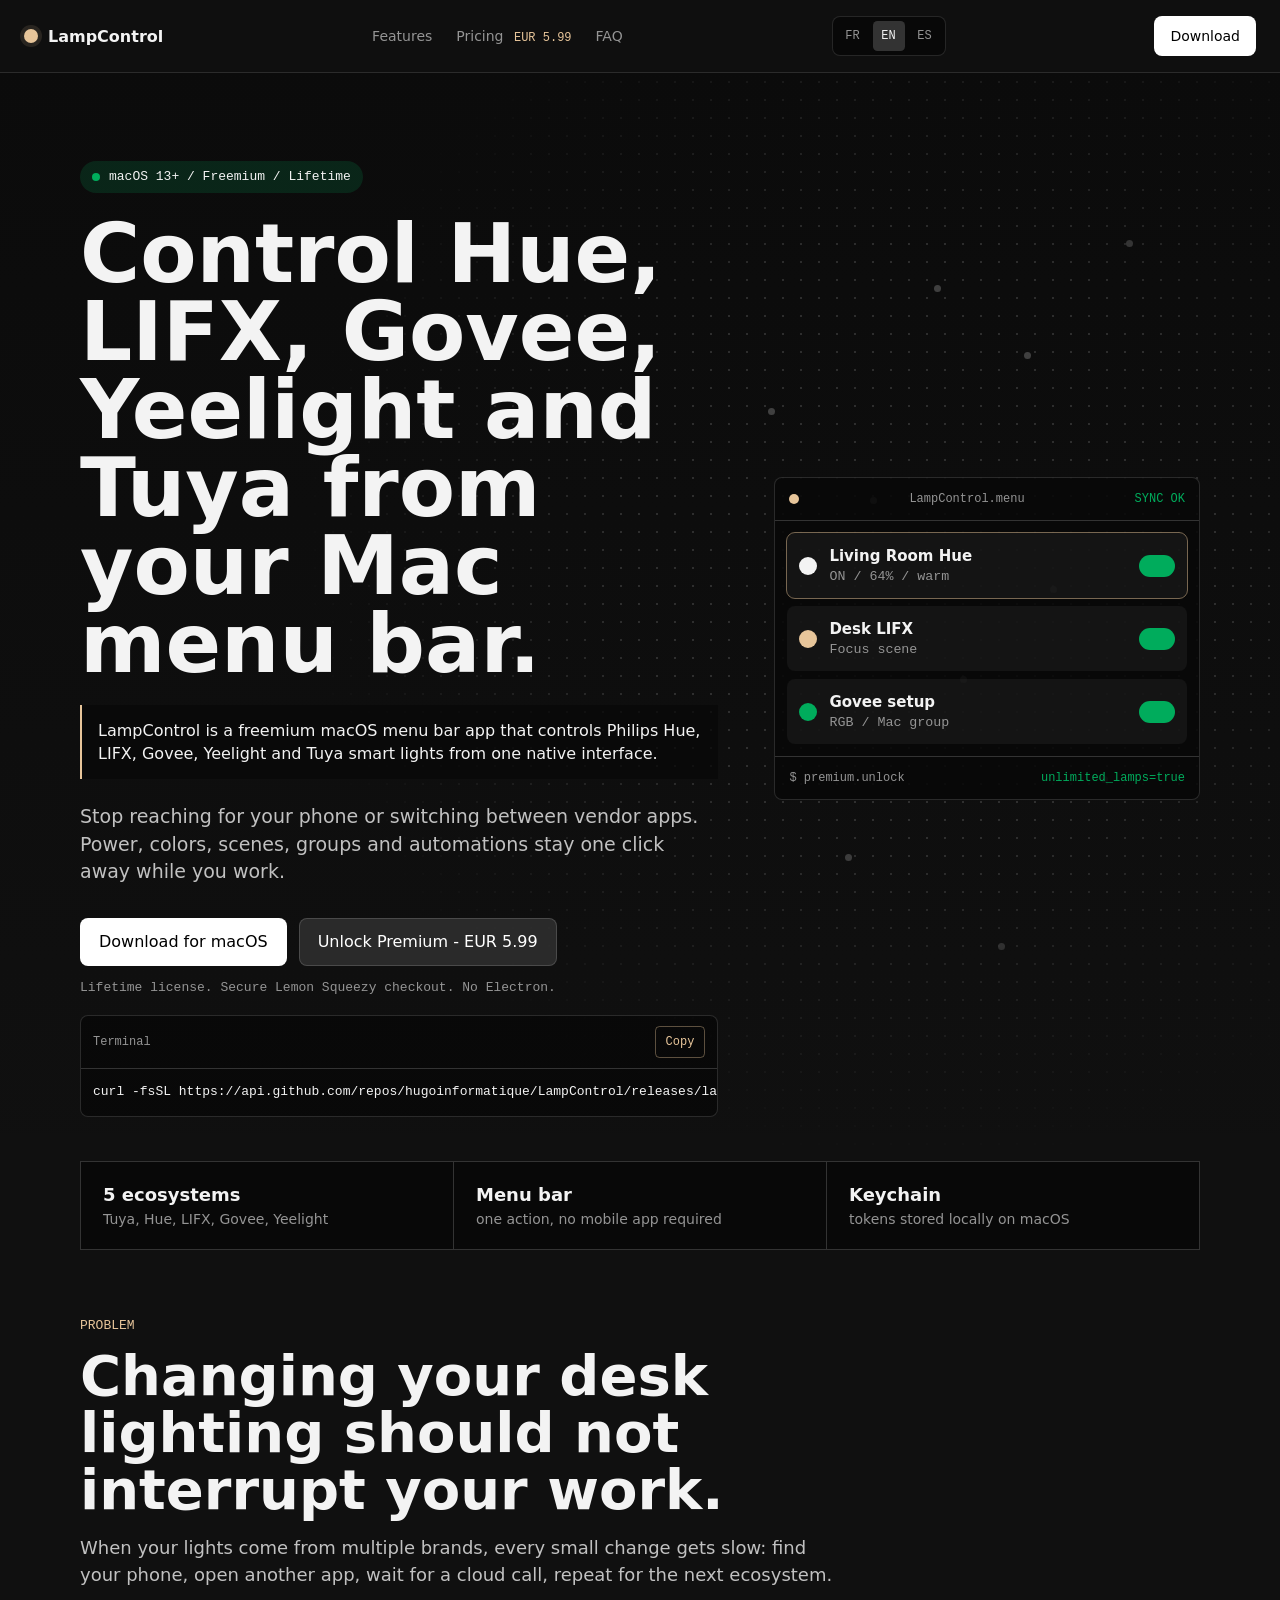
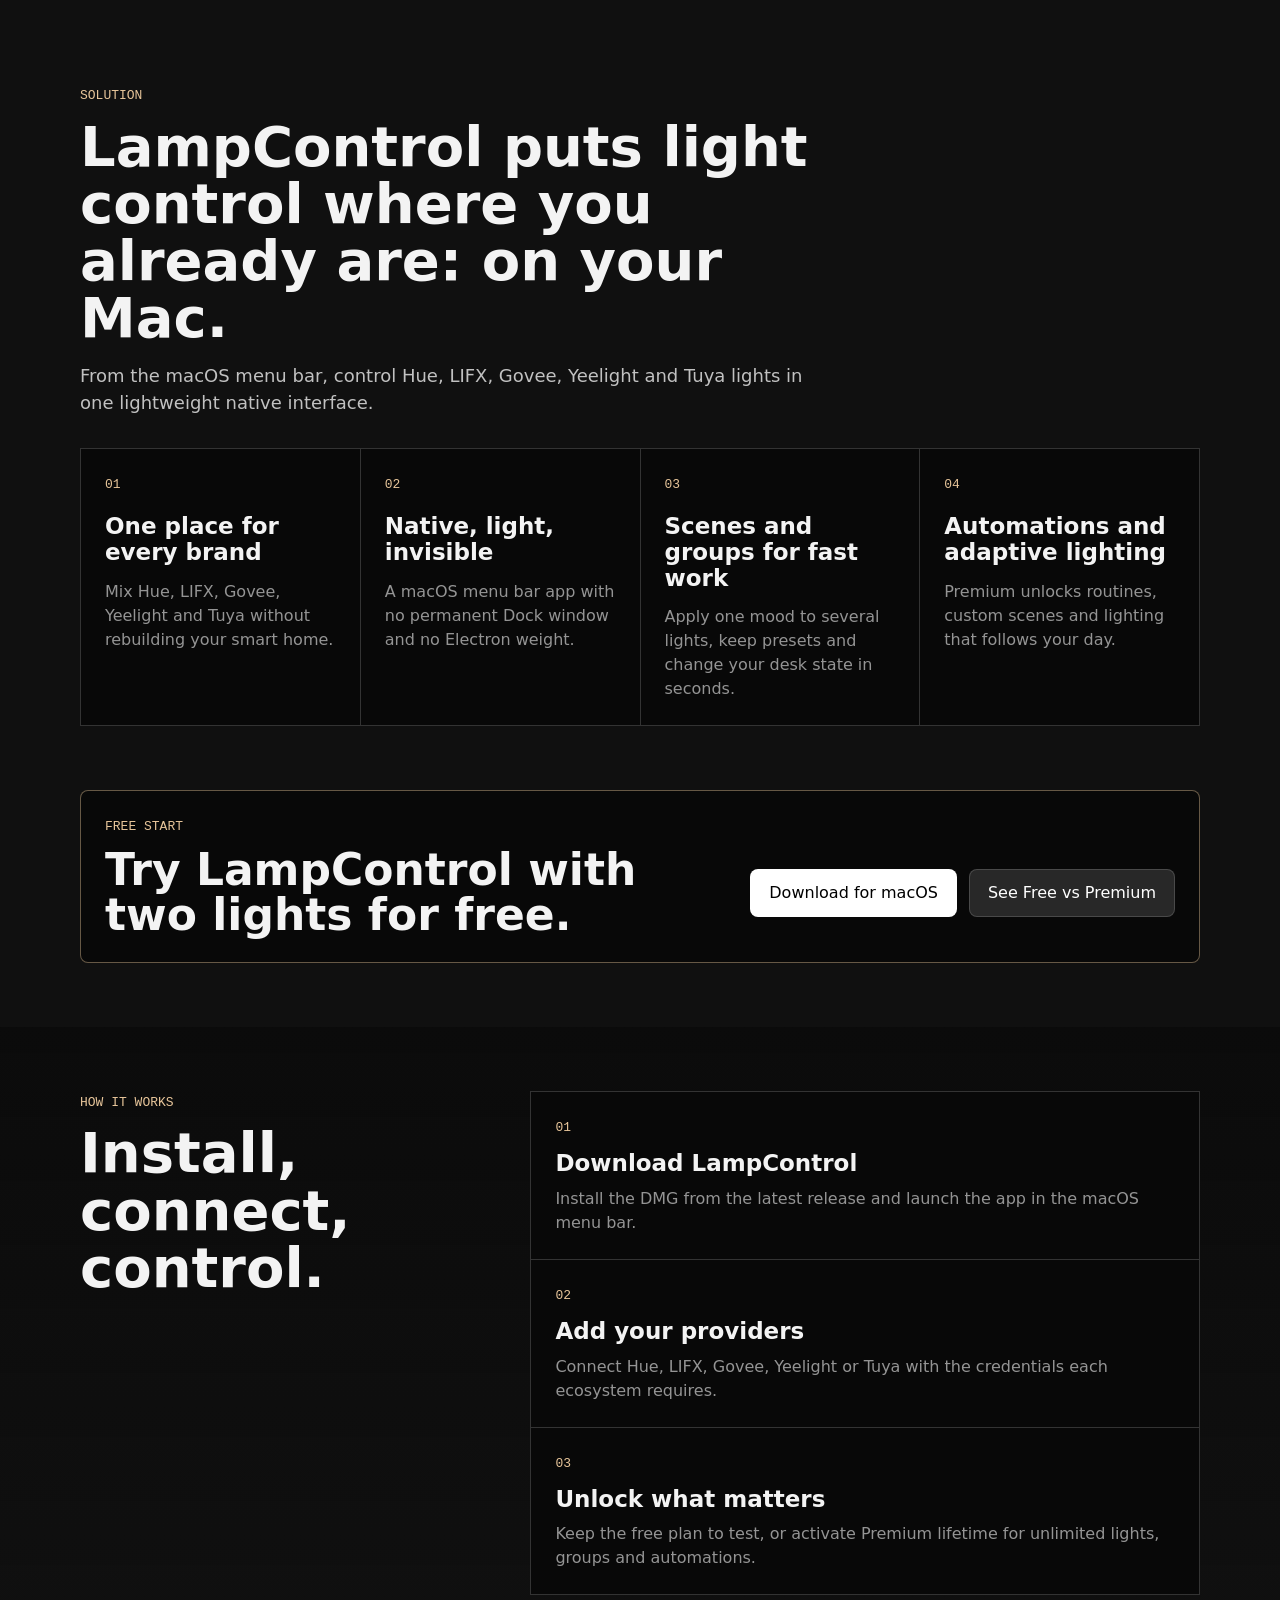
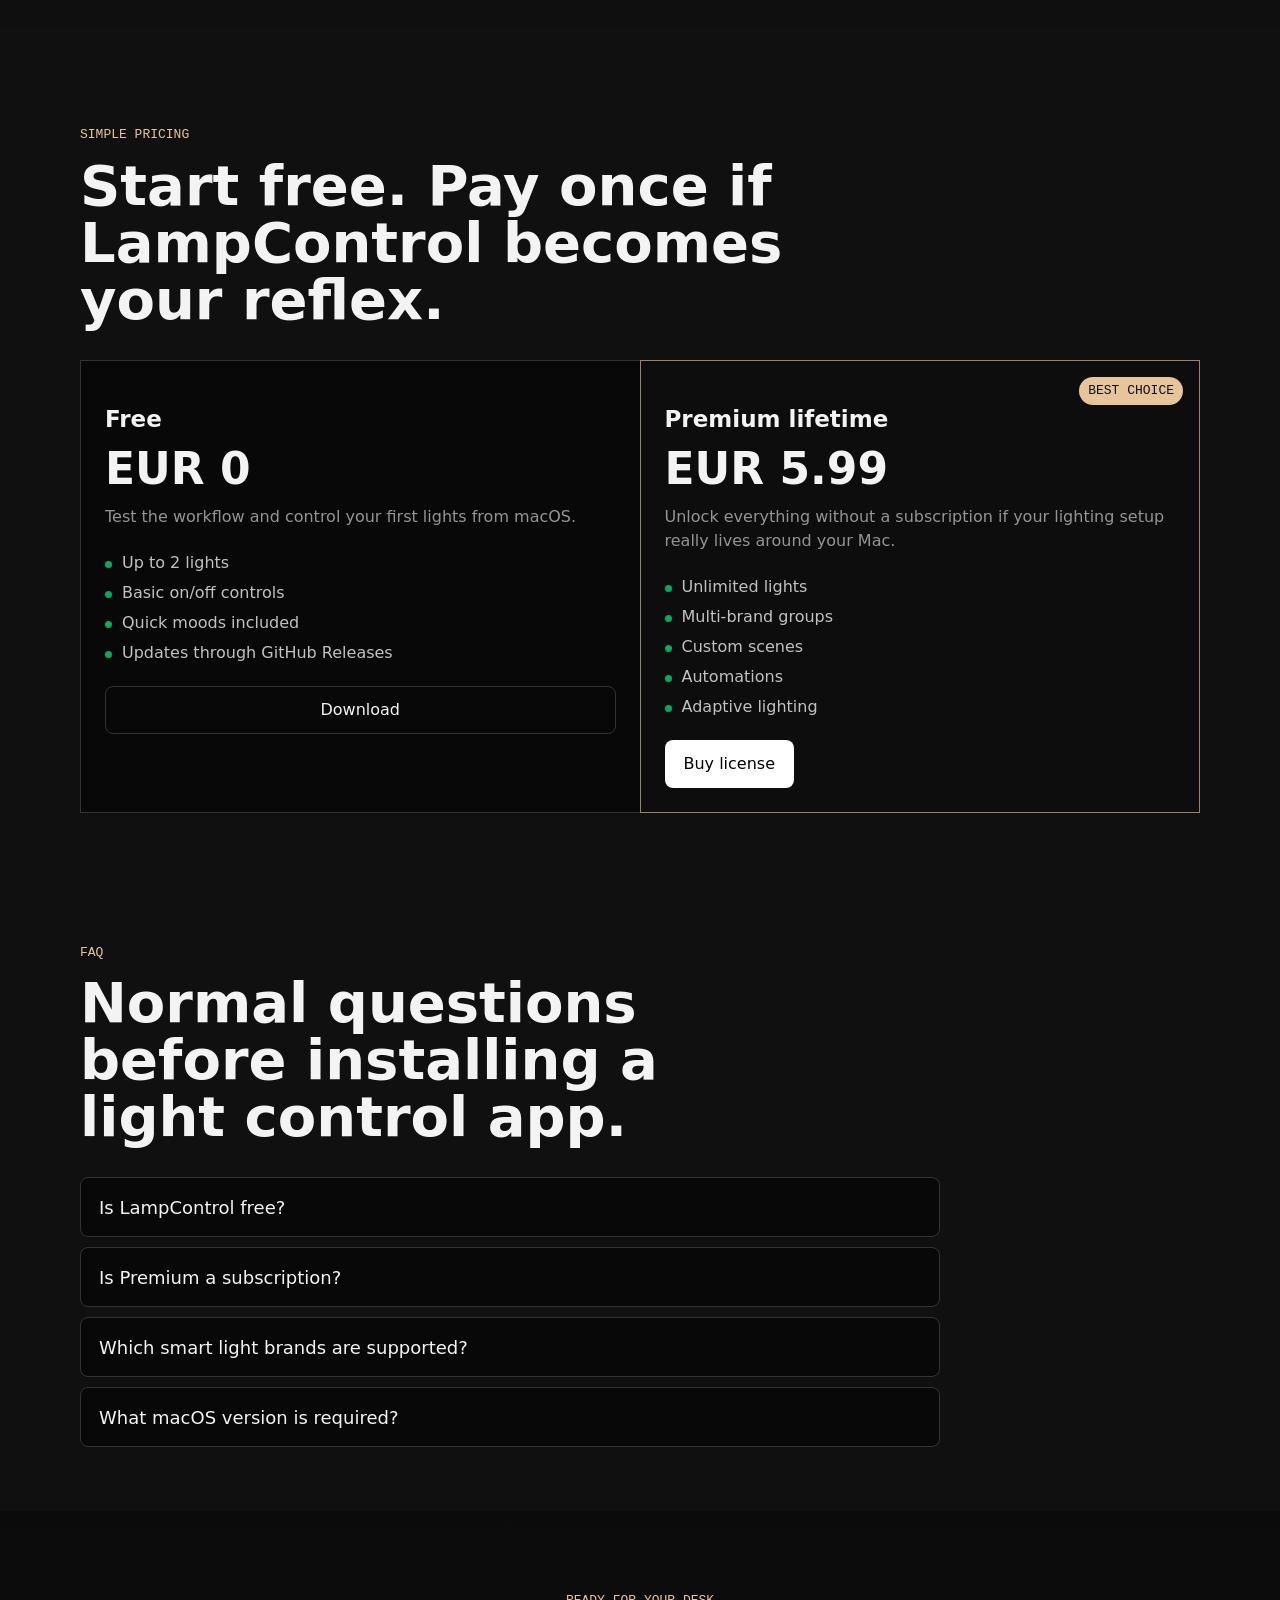
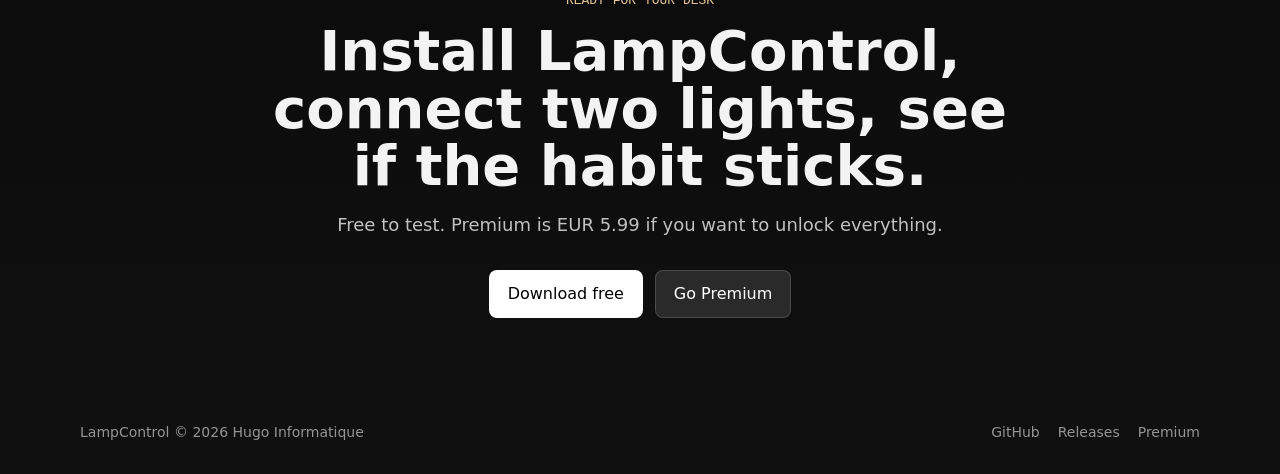
==== landing/en/index.html @ d1f36190 "chore(release): 1.1.1\n\nfix(docs): update GitHub links to hugoinformatique\nfix(tuya): validate end" ====
<!doctype html>
<html lang="en">
  <head>
    <meta charset="utf-8" />
    <meta name="viewport" content="width=device-width, initial-scale=1" />
    <title>LampControl - macOS app for smart lights</title>
    <meta
      name="description"
      content="Control Hue, LIFX, Govee, Yeelight and Tuya smart lights from the macOS menu bar. Start free, unlock Premium lifetime for EUR 5.99."
    />
    <meta name="robots" content="index,follow" />
    <link rel="canonical" href="https://lampcontrol.app/en/" />
    <link rel="alternate" hreflang="fr" href="https://lampcontrol.app/" />
    <link rel="alternate" hreflang="en" href="https://lampcontrol.app/en/" />
    <link rel="alternate" hreflang="es" href="https://lampcontrol.app/es/" />
    <link rel="alternate" hreflang="x-default" href="https://lampcontrol.app/en/" />
    <meta property="og:type" content="website" />
    <meta property="og:url" content="https://lampcontrol.app/en/" />
    <meta property="og:title" content="LampControl - smart lights in your Mac menu bar" />
    <meta
      property="og:description"
      content="A native macOS app to control Hue, LIFX, Govee, Yeelight and Tuya without opening five different apps."
    />
    <meta property="og:image" content="https://lampcontrol.app/og-image.svg" />
    <meta property="og:image:alt" content="LampControl, a macOS menu bar app for Hue, LIFX, Govee, Yeelight and Tuya" />
    <meta name="twitter:card" content="summary_large_image" />
    <meta name="twitter:title" content="LampControl - macOS app for smart lights" />
    <meta name="twitter:description" content="Control Hue, LIFX, Govee, Yeelight and Tuya from one macOS menu bar app." />
    <meta name="twitter:image" content="https://lampcontrol.app/og-image.svg" />
    <meta name="twitter:image:alt" content="LampControl Premium lifetime for EUR 5.99" />
    <meta name="theme-color" content="#101010" />
    <link rel="stylesheet" href="../styles.css" />
    <script type="application/ld+json">
      {
        "@context": "https://schema.org",
        "@type": "SoftwareApplication",
        "name": "LampControl",
        "url": "https://lampcontrol.app/en/",
        "downloadUrl": "https://github.com/hugoinformatique/LampControl/releases/latest",
        "softwareVersion": "1.1.0",
        "applicationCategory": "UtilitiesApplication",
        "operatingSystem": "macOS 13+",
        "offers": {
          "@type": "Offer",
          "price": "5.99",
          "priceCurrency": "EUR",
          "availability": "https://schema.org/InStock"
        },
        "image": "https://lampcontrol.app/og-image.svg",
        "author": {
          "@type": "Organization",
          "name": "Hugo Informatique"
        },
        "publisher": {
          "@type": "Organization",
          "name": "Hugo Informatique"
        },
        "description": "A macOS menu bar app to control multiple smart light brands from one native interface."
      }
    </script>
    <script type="application/ld+json">
      {
        "@context": "https://schema.org",
        "@type": "FAQPage",
        "mainEntity": [
          {
            "@type": "Question",
            "name": "Is LampControl free?",
            "acceptedAnswer": {
              "@type": "Answer",
              "text": "Yes. The free plan lets you start with basic controls and up to 2 lights. Premium unlocks unlimited lights, groups, custom scenes, automations and adaptive lighting."
            }
          },
          {
            "@type": "Question",
            "name": "Is Premium a subscription?",
            "acceptedAnswer": {
              "@type": "Answer",
              "text": "No. Premium is a lifetime license for EUR 5.99, sold through Lemon Squeezy."
            }
          },
          {
            "@type": "Question",
            "name": "Which smart light brands are supported?",
            "acceptedAnswer": {
              "@type": "Answer",
              "text": "LampControl supports Tuya / Smart Life, Philips Hue, LIFX, Govee and Yeelight."
            }
          },
          {
            "@type": "Question",
            "name": "What macOS version is required?",
            "acceptedAnswer": {
              "@type": "Answer",
              "text": "LampControl is built for macOS 13 or newer."
            }
          }
        ]
      }
    </script>
  </head>
  <body>
    <a class="skip-link" href="#main">Skip to content</a>
    <header class="site-header" data-header>
      <a class="brand" href="#main" aria-label="LampControl home">
        <span class="brand-mark" aria-hidden="true"></span>
        <span>LampControl</span>
      </a>
      <nav class="nav-links" aria-label="Main navigation">
        <a href="#features">Features</a>
        <a href="#pricing">Pricing <span>EUR 5.99</span></a>
        <a href="#faq">FAQ</a>
      </nav>
      <nav class="language-switcher" aria-label="Change language">
        <a href="../">FR</a>
        <a aria-current="page" href="./">EN</a>
        <a href="../es/">ES</a>
      </nav>
      <a class="header-cta" href="https://github.com/hugoinformatique/LampControl/releases/latest">Download</a>
    </header>

    <main id="main">
      <section class="hero section-band">
        <div class="pixel-field" aria-hidden="true">
          <span></span><span></span><span></span><span></span><span></span>
          <span></span><span></span><span></span><span></span><span></span>
        </div>

        <div class="hero-grid shell">
          <div class="hero-copy">
            <div class="status-pill">
              <span></span>
              macOS 13+ / Freemium / Lifetime
            </div>
            <h1>Control Hue, LIFX, Govee, Yeelight and Tuya from your Mac menu bar.</h1>
            <blockquote class="aeo-answer">
              LampControl is a freemium macOS menu bar app that controls Philips Hue, LIFX, Govee, Yeelight and Tuya smart lights from one native interface.
            </blockquote>
            <p class="hero-subtitle">
              Stop reaching for your phone or switching between vendor apps.
              Power, colors, scenes, groups and automations stay one click away
              while you work.
            </p>
            <nav class="hero-actions" aria-label="Primary actions">
              <a class="button button-primary" href="https://github.com/hugoinformatique/LampControl/releases/latest">
                Download for macOS
              </a>
              <a class="button button-secondary" href="https://lampcontrol.lemonsqueezy.com/checkout/buy/12d32ac2-9a5a-4120-a95e-36a10afb51d9">
                Unlock Premium - EUR 5.99
              </a>
            </nav>
            <p class="microcopy">Lifetime license. Secure Lemon Squeezy checkout. No Electron.</p>
            <div class="install-command" aria-label="Command line install">
              <div class="install-command-top">
                <span>Terminal</span>
                <button type="button" data-copy-command>Copy</button>
              </div>
              <code data-install-command>curl -fsSL https://api.github.com/repos/hugoinformatique/LampControl/releases/latest | grep browser_download_url | cut -d '"' -f 4 | xargs curl -L -o ~/Downloads/LampControl.dmg &amp;&amp; open ~/Downloads/LampControl.dmg</code>
            </div>
          </div>

          <figure class="product-panel">
            <figcaption class="visually-hidden">LampControl interface preview with several synced lights.</figcaption>
            <div class="panel-top">
              <span class="window-dot"></span>
              <span>LampControl.menu</span>
              <strong>SYNC OK</strong>
            </div>
            <div class="lamp-list">
              <div class="lamp-row active">
                <span class="lamp-icon"></span>
                <div>
                  <strong>Living Room Hue</strong>
                  <small>ON / 64% / warm</small>
                </div>
                <span class="toggle-indicator" aria-hidden="true"></span>
              </div>
              <div class="lamp-row">
                <span class="lamp-icon amber"></span>
                <div>
                  <strong>Desk LIFX</strong>
                  <small>Focus scene</small>
                </div>
                <span class="toggle-indicator" aria-hidden="true"></span>
              </div>
              <div class="lamp-row">
                <span class="lamp-icon green"></span>
                <div>
                  <strong>Govee setup</strong>
                  <small>RGB / Mac group</small>
                </div>
                <span class="toggle-indicator" aria-hidden="true"></span>
              </div>
            </div>
            <div class="terminal-strip">
              <span>$ premium.unlock</span>
              <strong>unlimited_lamps=true</strong>
            </div>
          </figure>
        </div>
      </section>

      <section class="proof-strip shell" aria-label="LampControl trust signals">
        <div>
          <strong>5 ecosystems</strong>
          <span>Tuya, Hue, LIFX, Govee, Yeelight</span>
        </div>
        <div>
          <strong>Menu bar</strong>
          <span>one action, no mobile app required</span>
        </div>
        <div>
          <strong>Keychain</strong>
          <span>tokens stored locally on macOS</span>
        </div>
      </section>

      <section id="features" class="section shell">
        <div class="section-heading">
          <span class="eyebrow">PROBLEM</span>
          <h2>Changing your desk lighting should not interrupt your work.</h2>
          <p>
            When your lights come from multiple brands, every small change gets
            slow: find your phone, open another app, wait for a cloud call,
            repeat for the next ecosystem.
          </p>
        </div>
      </section>

      <section class="section shell tight-section">
        <div class="section-heading">
          <span class="eyebrow">SOLUTION</span>
          <h2>LampControl puts light control where you already are: on your Mac.</h2>
          <p>
            From the macOS menu bar, control Hue, LIFX, Govee, Yeelight and
            Tuya lights in one lightweight native interface.
          </p>
        </div>
        <div class="feature-grid">
          <article class="feature-card">
            <span class="feature-index">01</span>
            <h3>One place for every brand</h3>
            <p>Mix Hue, LIFX, Govee, Yeelight and Tuya without rebuilding your smart home.</p>
          </article>
          <article class="feature-card">
            <span class="feature-index">02</span>
            <h3>Native, light, invisible</h3>
            <p>A macOS menu bar app with no permanent Dock window and no Electron weight.</p>
          </article>
          <article class="feature-card">
            <span class="feature-index">03</span>
            <h3>Scenes and groups for fast work</h3>
            <p>Apply one mood to several lights, keep presets and change your desk state in seconds.</p>
          </article>
          <article class="feature-card">
            <span class="feature-index">04</span>
            <h3>Automations and adaptive lighting</h3>
            <p>Premium unlocks routines, custom scenes and lighting that follows your day.</p>
          </article>
        </div>
      </section>

      <section class="mid-cta shell" aria-label="Try LampControl">
        <div>
          <span class="eyebrow">FREE START</span>
          <h2>Try LampControl with two lights for free.</h2>
        </div>
        <nav class="hero-actions" aria-label="Free trial actions">
              <a class="button button-primary" href="https://github.com/hugoinformatique/LampControl/releases/latest">Download for macOS</a>
          <a class="button button-secondary" href="#pricing">See Free vs Premium</a>
        </nav>
      </section>

      <section class="section section-band">
        <div class="how-it-works shell">
          <div class="section-heading compact">
            <span class="eyebrow">HOW IT WORKS</span>
            <h2>Install, connect, control.</h2>
          </div>
          <ol class="steps-list">
            <li>
              <span>01</span>
              <strong>Download LampControl</strong>
              <p>Install the DMG from the latest release and launch the app in the macOS menu bar.</p>
            </li>
            <li>
              <span>02</span>
              <strong>Add your providers</strong>
              <p>Connect Hue, LIFX, Govee, Yeelight or Tuya with the credentials each ecosystem requires.</p>
            </li>
            <li>
              <span>03</span>
              <strong>Unlock what matters</strong>
              <p>Keep the free plan to test, or activate Premium lifetime for unlimited lights, groups and automations.</p>
            </li>
          </ol>
        </div>
      </section>

      <section id="pricing" class="section shell">
        <div class="section-heading">
          <span class="eyebrow">SIMPLE PRICING</span>
          <h2>Start free. Pay once if LampControl becomes your reflex.</h2>
        </div>

        <div class="pricing-grid">
          <article class="price-card">
            <div class="price-top">
              <h3>Free</h3>
              <strong>EUR 0</strong>
            </div>
            <p>Test the workflow and control your first lights from macOS.</p>
            <ul>
              <li>Up to 2 lights</li>
              <li>Basic on/off controls</li>
              <li>Quick moods included</li>
              <li>Updates through GitHub Releases</li>
            </ul>
            <a class="button button-muted" href="https://github.com/hugoinformatique/LampControl/releases/latest">Download</a>
          </article>

          <article class="price-card featured">
            <div class="price-badge">BEST CHOICE</div>
            <div class="price-top">
              <h3>Premium lifetime</h3>
              <strong>EUR 5.99</strong>
            </div>
            <p>Unlock everything without a subscription if your lighting setup really lives around your Mac.</p>
            <ul>
              <li>Unlimited lights</li>
              <li>Multi-brand groups</li>
              <li>Custom scenes</li>
              <li>Automations</li>
              <li>Adaptive lighting</li>
            </ul>
            <a class="button button-primary" href="https://lampcontrol.lemonsqueezy.com/checkout/buy/12d32ac2-9a5a-4120-a95e-36a10afb51d9">
              Buy license
            </a>
          </article>
        </div>
      </section>

      <section id="faq" class="section shell">
        <div class="section-heading compact">
          <span class="eyebrow">FAQ</span>
          <h2>Normal questions before installing a light control app.</h2>
        </div>
        <div class="faq-list">
          <details>
            <summary>Is LampControl free?</summary>
            <p>Yes. The free plan includes basic controls and up to 2 lights.</p>
          </details>
          <details>
            <summary>Is Premium a subscription?</summary>
            <p>No. Premium is a lifetime license for EUR 5.99 through Lemon Squeezy.</p>
          </details>
          <details>
            <summary>Which smart light brands are supported?</summary>
            <p>LampControl supports Tuya / Smart Life, Philips Hue, LIFX, Govee and Yeelight.</p>
          </details>
          <details>
            <summary>What macOS version is required?</summary>
            <p>LampControl is built for macOS 13 or newer.</p>
          </details>
        </div>
      </section>

      <section class="final-cta section-band">
        <div class="shell">
          <span class="eyebrow">READY FOR YOUR DESK</span>
          <h2>Install LampControl, connect two lights, see if the habit sticks.</h2>
          <p class="final-copy">Free to test. Premium is EUR 5.99 if you want to unlock everything.</p>
          <nav class="hero-actions centered" aria-label="Final actions">
            <a class="button button-primary" href="https://github.com/hugoinformatique/LampControl/releases/latest">Download free</a>
            <a class="button button-secondary" href="https://lampcontrol.lemonsqueezy.com/checkout/buy/12d32ac2-9a5a-4120-a95e-36a10afb51d9">Go Premium</a>
          </nav>
        </div>
      </section>
    </main>

    <footer class="site-footer shell">
      <span>LampControl © 2026 Hugo Informatique</span>
      <div>
        <a href="https://github.com/hugoinformatique/LampControl">GitHub</a>
        <a href="https://github.com/hugoinformatique/LampControl/releases/latest">Releases</a>
        <a href="https://lampcontrol.lemonsqueezy.com/checkout/buy/12d32ac2-9a5a-4120-a95e-36a10afb51d9">Premium</a>
      </div>
    </footer>

    <script src="../script.js" defer></script>
  </body>
</html>
---- landing/styles.css ----
:root {
  --color-midnight-void: #101010;
  --color-deep-space: #080808;
  --color-polar-white: #f3f3f3;
  --color-absolute-zero: #ffffff;
  --color-ash-gray: #949494;
  --color-soft-gray: #b8b8b8;
  --color-dark-carbon: #333333;
  --color-slate: #c1c1c1;
  --color-amber-glow: #e7c59a;
  --color-neon-green: #00ac5c;
  --font-aeonik: Inter, ui-sans-serif, system-ui, -apple-system, BlinkMacSystemFont, "Segoe UI", sans-serif;
  --font-input: "IBM Plex Mono", "SFMono-Regular", Consolas, monospace;
  --section-gap: 64px;
  --radius-md: 4.5px;
  --radius-lg: 8px;
  --radius-full: 99px;
}

* {
  box-sizing: border-box;
}

html {
  scroll-behavior: smooth;
}

body {
  margin: 0;
  background: var(--color-midnight-void);
  color: var(--color-polar-white);
  font-family: var(--font-aeonik);
  text-rendering: optimizeLegibility;
}

main,
section[id] {
  scroll-margin-top: 92px;
}

a {
  color: inherit;
  text-decoration: none;
}

a:focus-visible,
summary:focus-visible {
  outline: 2px solid var(--color-amber-glow);
  outline-offset: 4px;
}

.skip-link {
  position: fixed;
  top: 12px;
  left: 12px;
  z-index: 50;
  transform: translateY(-160%);
  padding: 10px 12px;
  border-radius: var(--radius-lg);
  background: var(--color-absolute-zero);
  color: #000;
}

.skip-link:focus {
  transform: translateY(0);
}

.shell {
  width: min(1120px, calc(100% - 40px));
  margin: 0 auto;
}

.site-header {
  position: sticky;
  top: 0;
  z-index: 20;
  display: flex;
  align-items: center;
  justify-content: space-between;
  gap: 20px;
  padding: 16px 24px;
  background: rgba(16, 16, 16, 0.86);
  border-bottom: 1px solid rgba(51, 51, 51, 0.8);
  backdrop-filter: blur(18px);
}

.site-header[data-scrolled] {
  background: rgba(8, 8, 8, 0.94);
}

.visually-hidden {
  position: absolute;
  width: 1px;
  height: 1px;
  padding: 0;
  margin: -1px;
  overflow: hidden;
  clip: rect(0, 0, 0, 0);
  white-space: nowrap;
  border: 0;
}

.brand,
.nav-links,
.language-switcher,
.site-footer div {
  display: flex;
  align-items: center;
}

.brand {
  gap: 10px;
  font-weight: 700;
}

.brand-mark {
  width: 14px;
  height: 14px;
  border-radius: var(--radius-full);
  background: var(--color-amber-glow);
  box-shadow: 0 0 0 4px rgba(231, 197, 154, 0.12);
}

.nav-links {
  gap: 24px;
  color: var(--color-ash-gray);
  font-size: 14px;
}

.nav-links a:hover,
.site-footer a:hover {
  color: var(--color-polar-white);
  text-decoration: underline;
}

.nav-links span {
  margin-left: 6px;
  color: var(--color-amber-glow);
  font-family: var(--font-input);
  font-size: 12px;
}

.language-switcher {
  gap: 4px;
  padding: 4px;
  border: 1px solid rgba(193, 193, 193, 0.16);
  border-radius: var(--radius-lg);
  background: rgba(8, 8, 8, 0.62);
}

.language-switcher a {
  min-width: 32px;
  min-height: 30px;
  display: inline-flex;
  align-items: center;
  justify-content: center;
  border-radius: var(--radius-md);
  color: var(--color-ash-gray);
  font-family: var(--font-input);
  font-size: 12px;
}

.language-switcher a[aria-current="page"] {
  background: var(--color-dark-carbon);
  color: var(--color-polar-white);
}

.header-cta {
  min-height: 40px;
  display: inline-flex;
  align-items: center;
  justify-content: center;
  padding: 0 16px;
  background: var(--color-absolute-zero);
  color: #000;
  border-radius: var(--radius-lg);
  font-size: 14px;
}

.section-band {
  background:
    linear-gradient(180deg, rgba(8, 8, 8, 0.62), rgba(16, 16, 16, 0)),
    var(--color-midnight-void);
}

.hero {
  position: relative;
  overflow: hidden;
  min-height: calc(100vh - 73px);
  display: flex;
  align-items: center;
  padding: 88px 0 72px;
}

.pixel-field {
  position: absolute;
  inset: 0;
  opacity: 0.28;
  pointer-events: none;
  background-image: radial-gradient(circle, rgba(243, 243, 243, 0.52) 1px, transparent 1px);
  background-size: 18px 18px;
  mask-image: radial-gradient(circle at 72% 42%, black 0 26%, transparent 56%);
}

.pixel-field span {
  position: absolute;
  width: 7px;
  height: 7px;
  background: var(--color-polar-white);
  border-radius: var(--radius-full);
  opacity: 0.8;
}

.pixel-field span:nth-child(1) { top: 19%; left: 73%; }
.pixel-field span:nth-child(2) { top: 25%; left: 80%; }
.pixel-field span:nth-child(3) { top: 38%; left: 68%; }
.pixel-field span:nth-child(4) { top: 46%; left: 82%; }
.pixel-field span:nth-child(5) { top: 54%; left: 75%; }
.pixel-field span:nth-child(6) { top: 63%; left: 86%; }
.pixel-field span:nth-child(7) { top: 70%; left: 66%; }
.pixel-field span:nth-child(8) { top: 30%; left: 60%; }
.pixel-field span:nth-child(9) { top: 78%; left: 78%; }
.pixel-field span:nth-child(10) { top: 15%; left: 88%; }

.hero-grid {
  position: relative;
  z-index: 1;
  display: grid;
  grid-template-columns: minmax(0, 1.08fr) minmax(320px, 0.72fr);
  align-items: center;
  gap: 56px;
}

.status-pill,
.price-badge,
.eyebrow {
  font-family: var(--font-input);
  font-size: 13px;
  line-height: 1.4;
}

.status-pill {
  display: inline-flex;
  align-items: center;
  gap: 9px;
  padding: 7px 12px;
  border-radius: var(--radius-full);
  background: rgba(0, 172, 92, 0.16);
  color: var(--color-polar-white);
}

.status-pill span {
  width: 8px;
  height: 8px;
  border-radius: var(--radius-full);
  background: var(--color-neon-green);
}

h1,
h2,
h3,
p {
  margin: 0;
}

h1 {
  max-width: 780px;
  margin-top: 22px;
  font-size: clamp(44px, 8vw, 82px);
  line-height: 0.95;
  letter-spacing: 0;
}

.hero-subtitle {
  max-width: 640px;
  margin-top: 24px;
  color: var(--color-slate);
  font-size: 19px;
  line-height: 1.45;
}

.aeo-answer {
  max-width: 660px;
  margin: 22px 0 0;
  padding: 14px 16px;
  border-left: 2px solid var(--color-amber-glow);
  background: rgba(8, 8, 8, 0.72);
  color: var(--color-polar-white);
  font-size: 16px;
  line-height: 1.46;
}

.hero-actions {
  display: flex;
  flex-wrap: wrap;
  gap: 12px;
  margin-top: 32px;
}

.hero-actions.centered {
  justify-content: center;
}

.button {
  min-height: 48px;
  display: inline-flex;
  align-items: center;
  justify-content: center;
  padding: 0 18px;
  border-radius: var(--radius-lg);
  font-size: 16px;
  border: 1px solid transparent;
}

.button-primary {
  background: var(--color-absolute-zero);
  color: #000;
}

.button-secondary {
  background: rgba(51, 51, 51, 0.78);
  color: var(--color-absolute-zero);
  border-color: rgba(193, 193, 193, 0.22);
}

.button-muted {
  width: 100%;
  background: transparent;
  border-color: var(--color-dark-carbon);
  color: var(--color-polar-white);
}

.button:hover,
.header-cta:hover {
  transform: translateY(-1px);
}

.microcopy {
  margin-top: 14px;
  color: var(--color-ash-gray);
  font-family: var(--font-input);
  font-size: 13px;
}

.install-command {
  max-width: 690px;
  margin-top: 20px;
  border: 1px solid rgba(193, 193, 193, 0.18);
  border-radius: var(--radius-lg);
  background: rgba(8, 8, 8, 0.88);
  overflow: hidden;
}

.install-command-top {
  display: flex;
  align-items: center;
  justify-content: space-between;
  gap: 12px;
  padding: 10px 12px;
  border-bottom: 1px solid var(--color-dark-carbon);
  color: var(--color-ash-gray);
  font-family: var(--font-input);
  font-size: 12px;
}

.install-command button {
  min-height: 32px;
  padding: 0 10px;
  border: 1px solid rgba(231, 197, 154, 0.38);
  border-radius: var(--radius-md);
  background: transparent;
  color: var(--color-amber-glow);
  cursor: pointer;
  font: inherit;
}

.install-command button:focus-visible {
  outline: 2px solid var(--color-amber-glow);
  outline-offset: 3px;
}

.install-command code {
  display: block;
  padding: 13px 12px 14px;
  color: var(--color-polar-white);
  font-family: var(--font-input);
  font-size: 13px;
  line-height: 1.54;
  overflow-x: auto;
  white-space: nowrap;
}

.product-panel {
  margin: 0;
  border: 1px solid rgba(193, 193, 193, 0.18);
  border-radius: var(--radius-lg);
  background: rgba(8, 8, 8, 0.88);
  overflow: hidden;
}

.panel-top,
.terminal-strip,
.lamp-row {
  display: flex;
  align-items: center;
}

.panel-top {
  justify-content: space-between;
  gap: 12px;
  padding: 14px;
  border-bottom: 1px solid var(--color-dark-carbon);
  color: var(--color-ash-gray);
  font-family: var(--font-input);
  font-size: 12px;
}

.panel-top strong,
.terminal-strip strong {
  color: var(--color-neon-green);
  font-weight: 400;
}

.window-dot {
  width: 10px;
  height: 10px;
  border-radius: var(--radius-full);
  background: var(--color-amber-glow);
}

.lamp-list {
  padding: 12px;
}

.lamp-row {
  justify-content: space-between;
  gap: 12px;
  padding: 14px 12px;
  border-radius: var(--radius-lg);
  background: rgba(51, 51, 51, 0.28);
}

.lamp-row + .lamp-row {
  margin-top: 8px;
}

.lamp-row.active {
  outline: 1px solid rgba(231, 197, 154, 0.5);
}

.lamp-icon {
  flex: 0 0 auto;
  width: 18px;
  height: 18px;
  border-radius: var(--radius-full);
  background: var(--color-polar-white);
}

.lamp-icon.amber {
  background: var(--color-amber-glow);
}

.lamp-icon.green {
  background: var(--color-neon-green);
}

.lamp-row div {
  flex: 1;
}

.lamp-row strong {
  display: block;
  font-size: 15px;
}

.lamp-row small {
  color: var(--color-ash-gray);
  font-family: var(--font-input);
}

.toggle-indicator {
  width: 36px;
  height: 22px;
  border: 0;
  border-radius: var(--radius-full);
  background: var(--color-neon-green);
}

.terminal-strip {
  justify-content: space-between;
  gap: 10px;
  padding: 14px;
  border-top: 1px solid var(--color-dark-carbon);
  color: var(--color-ash-gray);
  font-family: var(--font-input);
  font-size: 12px;
}

.proof-strip {
  display: grid;
  grid-template-columns: repeat(3, 1fr);
  gap: 1px;
  margin-top: -28px;
  border: 1px solid var(--color-dark-carbon);
  background: var(--color-dark-carbon);
  position: relative;
  z-index: 2;
}

.proof-strip div {
  padding: 22px;
  background: var(--color-deep-space);
}

.proof-strip strong,
.proof-strip span {
  display: block;
}

.proof-strip strong {
  font-size: 18px;
}

.proof-strip span {
  margin-top: 6px;
  color: var(--color-ash-gray);
  font-size: 14px;
}

.section {
  padding: var(--section-gap) 0;
}

.tight-section {
  padding-top: 0;
}

.section-heading {
  max-width: 760px;
  margin-bottom: 32px;
}

.section-heading.compact {
  max-width: 640px;
}

.eyebrow {
  display: inline-block;
  margin-bottom: 12px;
  color: var(--color-amber-glow);
}

h2 {
  font-size: clamp(34px, 5vw, 56px);
  line-height: 1.02;
  letter-spacing: 0;
}

.section-heading p {
  margin-top: 16px;
  color: var(--color-slate);
  font-size: 18px;
  line-height: 1.5;
}

.feature-grid {
  display: grid;
  grid-template-columns: repeat(4, 1fr);
  gap: 1px;
  background: var(--color-dark-carbon);
  border: 1px solid var(--color-dark-carbon);
}

.feature-card {
  min-height: 260px;
  padding: 24px;
  background: var(--color-deep-space);
}

.feature-index {
  color: var(--color-amber-glow);
  font-family: var(--font-input);
  font-size: 13px;
}

.feature-card h3,
.compare-column h3,
.price-card h3 {
  margin-top: 22px;
  font-size: 23px;
  line-height: 1.12;
}

.feature-card p,
.compare-column p,
.price-card p,
.faq-list p {
  margin-top: 14px;
  color: var(--color-ash-gray);
  font-size: 16px;
  line-height: 1.5;
}

.benefit-table {
  display: grid;
  gap: 1px;
  margin-top: 24px;
  border: 1px solid var(--color-dark-carbon);
  background: var(--color-dark-carbon);
}

.benefit-row {
  display: grid;
  grid-template-columns: 0.56fr 1fr;
  gap: 1px;
  background: var(--color-dark-carbon);
}

.benefit-row span {
  padding: 16px 18px;
  background: var(--color-deep-space);
  color: var(--color-slate);
  line-height: 1.45;
}

.benefit-row span:first-child {
  color: var(--color-polar-white);
  font-weight: 700;
}

.benefit-head span {
  color: var(--color-amber-glow);
  font-family: var(--font-input);
  font-size: 13px;
  font-weight: 400;
}

.mid-cta {
  display: flex;
  align-items: center;
  justify-content: space-between;
  gap: 24px;
  margin-bottom: var(--section-gap);
  padding: 24px;
  border: 1px solid rgba(231, 197, 154, 0.42);
  border-radius: var(--radius-lg);
  background: var(--color-deep-space);
}

.mid-cta h2 {
  max-width: 620px;
  font-size: clamp(28px, 4vw, 44px);
}

.comparison {
  display: grid;
  grid-template-columns: 0.8fr 1.2fr;
  gap: 40px;
  align-items: start;
}

.how-it-works {
  display: grid;
  grid-template-columns: 0.76fr 1.24fr;
  gap: 40px;
  align-items: start;
}

.steps-list {
  display: grid;
  gap: 1px;
  margin: 0;
  padding: 0;
  background: var(--color-dark-carbon);
  border: 1px solid var(--color-dark-carbon);
  list-style: none;
}

.steps-list li {
  padding: 24px;
  background: var(--color-deep-space);
}

.steps-list span {
  color: var(--color-amber-glow);
  font-family: var(--font-input);
  font-size: 13px;
}

.steps-list strong {
  display: block;
  margin-top: 16px;
  font-size: 23px;
  line-height: 1.12;
}

.steps-list p {
  margin-top: 10px;
  color: var(--color-ash-gray);
  font-size: 16px;
  line-height: 1.5;
}

.compare-grid,
.pricing-grid {
  display: grid;
  gap: 1px;
  background: var(--color-dark-carbon);
  border: 1px solid var(--color-dark-carbon);
}

.compare-grid {
  grid-template-columns: repeat(2, 1fr);
}

.compare-column {
  min-height: 220px;
  padding: 24px;
  background: var(--color-deep-space);
}

.compare-column.muted {
  border-left: 2px solid var(--color-dark-carbon);
}

.compare-column.muted p {
  color: var(--color-soft-gray);
}

.comparison-table {
  display: grid;
  gap: 1px;
  border: 1px solid var(--color-dark-carbon);
  background: var(--color-dark-carbon);
}

.comparison-row {
  display: grid;
  grid-template-columns: 0.64fr 1fr 1fr;
  gap: 1px;
  background: var(--color-dark-carbon);
}

.comparison-row span {
  padding: 18px;
  background: var(--color-deep-space);
  color: var(--color-slate);
  line-height: 1.45;
}

.comparison-row span:first-child {
  color: var(--color-polar-white);
  font-weight: 700;
}

.comparison-head span {
  color: var(--color-amber-glow);
  font-family: var(--font-input);
  font-size: 13px;
  font-weight: 400;
}

.pricing-grid {
  grid-template-columns: repeat(2, 1fr);
}

.price-card {
  position: relative;
  padding: 24px;
  background: var(--color-deep-space);
}

.price-card.featured {
  background: #0d0d0d;
  outline: 1px solid rgba(231, 197, 154, 0.56);
}

.price-badge {
  position: absolute;
  top: 16px;
  right: 16px;
  color: #101010;
  background: var(--color-amber-glow);
  border-radius: var(--radius-full);
  padding: 5px 9px;
}

.price-top {
  padding-right: 110px;
}

.price-top strong {
  display: block;
  margin-top: 14px;
  font-size: 44px;
  line-height: 1;
}

.price-card ul {
  display: grid;
  gap: 11px;
  margin: 24px 0;
  padding: 0;
  list-style: none;
}

.price-card li {
  color: var(--color-slate);
}

.price-card li::before {
  content: "";
  display: inline-block;
  width: 7px;
  height: 7px;
  margin-right: 10px;
  border-radius: var(--radius-full);
  background: var(--color-neon-green);
}

.quote-block {
  border-left: 2px solid var(--color-amber-glow);
  padding: 10px 0 10px 24px;
}

.quote-block p {
  max-width: 900px;
  font-size: clamp(24px, 4vw, 44px);
  line-height: 1.08;
}

.quote-block strong {
  display: block;
  margin-top: 18px;
  color: var(--color-ash-gray);
  font-weight: 400;
}

.faq-list {
  display: grid;
  gap: 10px;
  max-width: 860px;
}

details {
  border: 1px solid var(--color-dark-carbon);
  border-radius: var(--radius-lg);
  background: var(--color-deep-space);
}

summary {
  min-height: 58px;
  display: flex;
  align-items: center;
  cursor: pointer;
  padding: 0 18px;
  font-size: 18px;
}

details p {
  padding: 0 18px 18px;
}

.final-cta {
  text-align: center;
  padding: 78px 0;
}

.final-cta h2 {
  max-width: 760px;
  margin: 0 auto;
}

.final-copy {
  max-width: 620px;
  margin: 18px auto 0;
  color: var(--color-slate);
  font-size: 18px;
  line-height: 1.45;
}

.site-footer {
  display: flex;
  justify-content: space-between;
  align-items: center;
  gap: 20px;
  padding: 28px 0 40px;
  color: var(--color-ash-gray);
  font-size: 14px;
}

.site-footer div {
  gap: 18px;
}

@media (max-width: 900px) {
  .nav-links {
    display: none;
  }

  .hero-grid,
  .comparison,
  .how-it-works {
    grid-template-columns: 1fr;
  }

  .feature-grid {
    grid-template-columns: repeat(2, 1fr);
  }

  .proof-strip,
  .pricing-grid,
  .compare-grid,
  .benefit-row,
  .comparison-row {
    grid-template-columns: 1fr;
  }

  .mid-cta {
    align-items: flex-start;
    flex-direction: column;
  }
}

@media (max-width: 620px) {
  .shell {
    width: min(100% - 28px, 1120px);
  }

  .site-header {
    padding: 12px 14px;
  }

  .brand {
    font-size: 15px;
  }

  .header-cta {
    min-height: 38px;
    padding: 0 12px;
  }

  .hero {
    min-height: auto;
    padding: 56px 0 44px;
  }

  .hero-actions,
  .button {
    width: 100%;
  }

  .feature-grid {
    grid-template-columns: 1fr;
  }

  .feature-card {
    min-height: auto;
  }

  .price-top {
    padding-right: 0;
  }

  .price-badge {
    position: static;
    display: inline-block;
    margin-bottom: 14px;
  }

  .site-footer {
    align-items: flex-start;
    flex-direction: column;
  }
}

@media (prefers-reduced-motion: reduce) {
  html {
    scroll-behavior: auto;
  }

  .button:hover,
  .header-cta:hover {
    transform: none;
  }
}
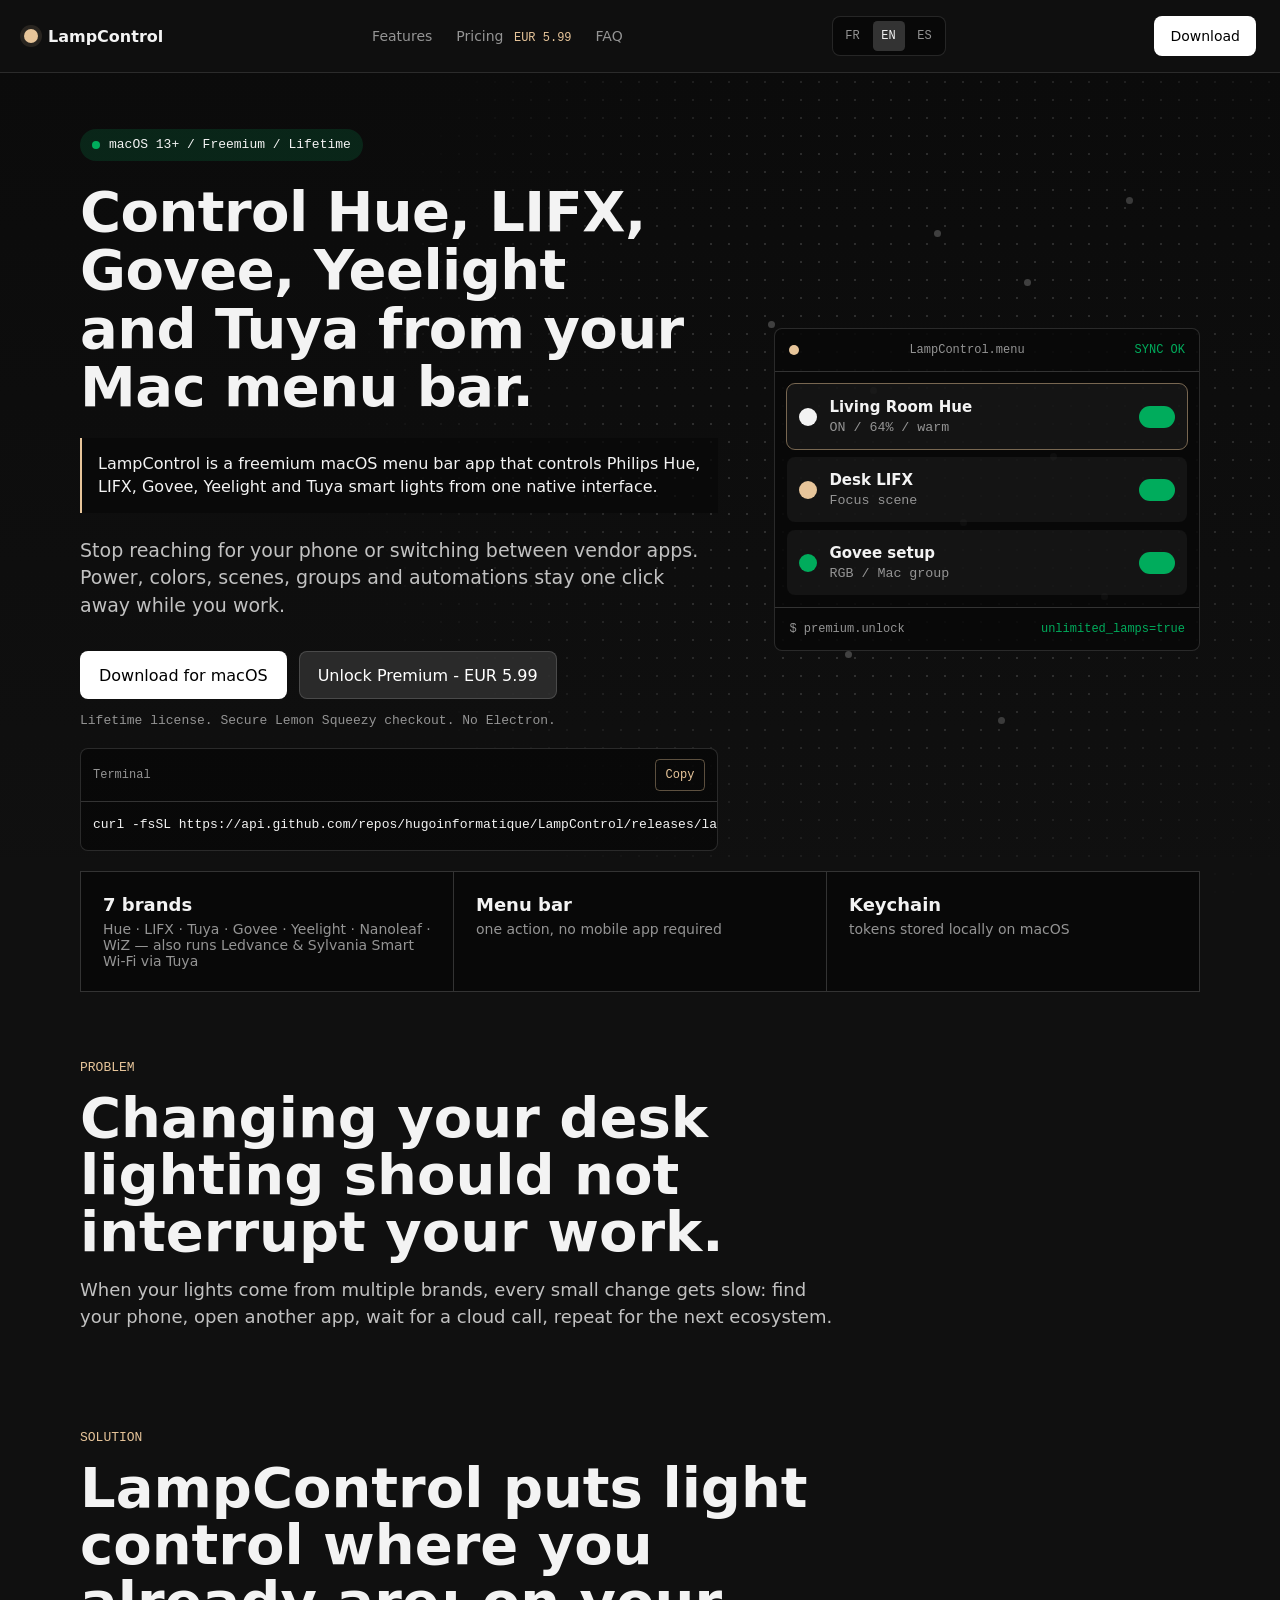
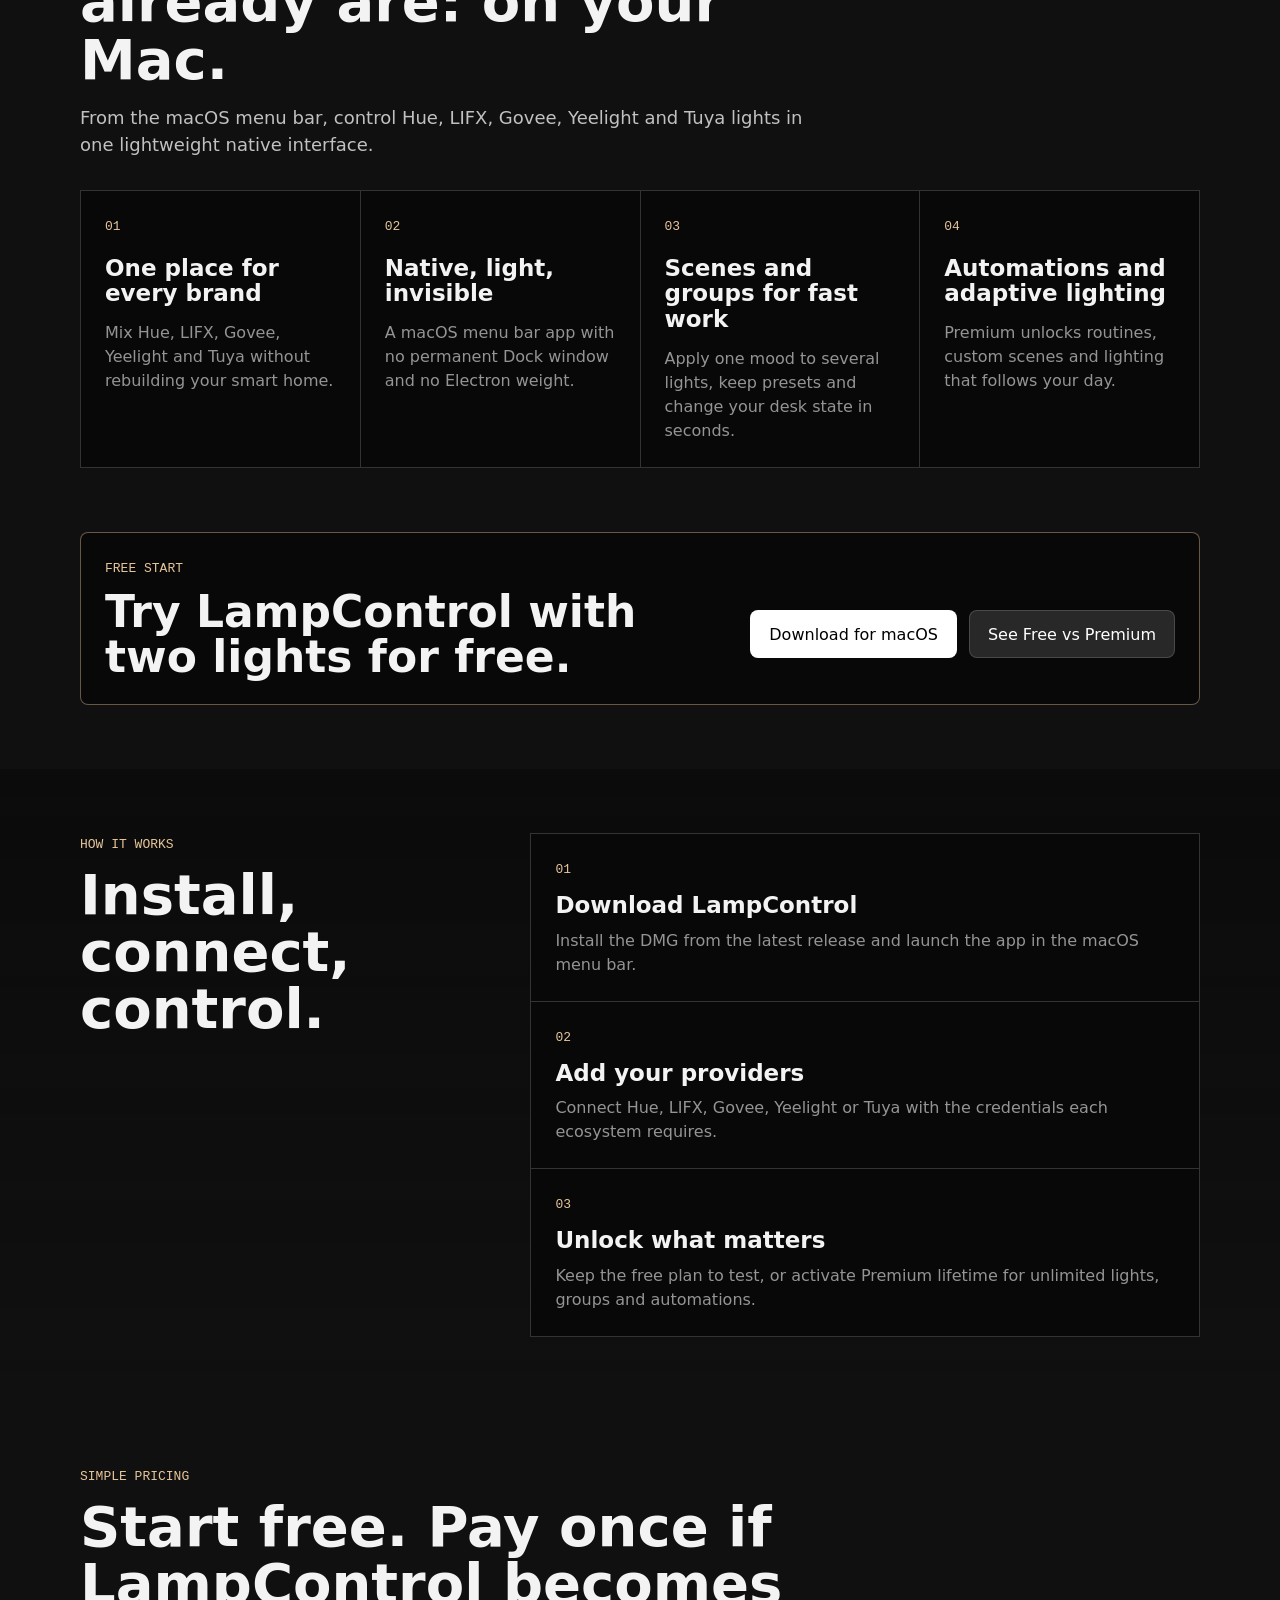
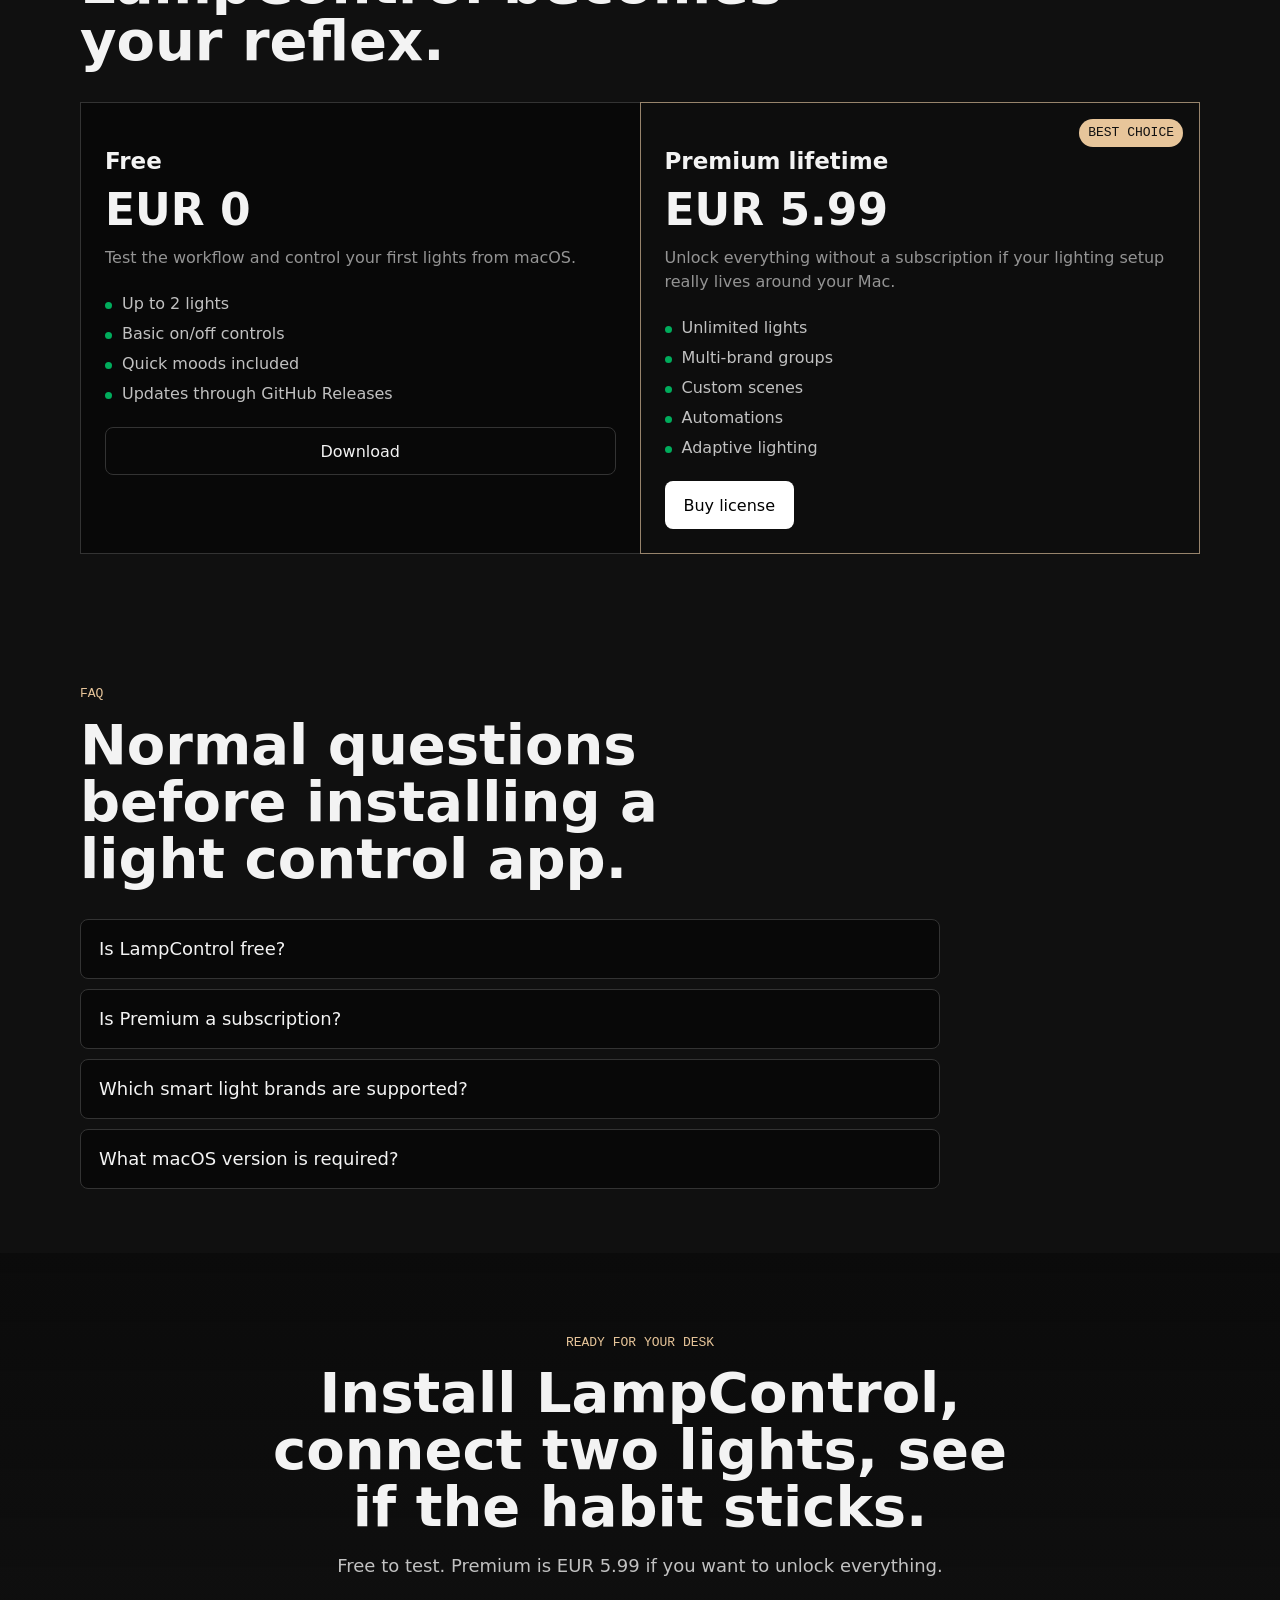
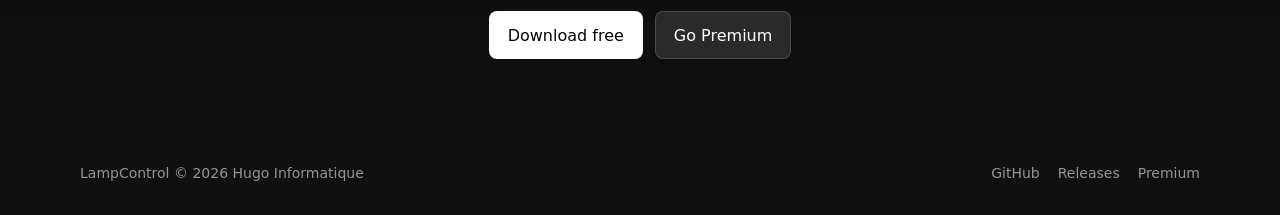
==== commit d5ab9348: "docs(landing,readme): smaller hero + accurate brand list (7 + Ledvance) Two pieces of Reddit feedbac" ====
--- a/landing/en/index.html
+++ b/landing/en/index.html
@@ -84,7 +84,7 @@
             "name": "Which smart light brands are supported?",
             "acceptedAnswer": {
               "@type": "Answer",
-              "text": "LampControl supports Tuya / Smart Life, Philips Hue, LIFX, Govee and Yeelight."
+              "text": "LampControl supports Tuya / Smart Life, Philips Hue, LIFX, Govee, Yeelight, Nanoleaf and WiZ. Ledvance Smart+ Wi-Fi and Sylvania Smart Wi-Fi work via the Tuya integration since they use the Smart Life backend."
             }
           },
           {
@@ -202,8 +202,8 @@
 
       <section class="proof-strip shell" aria-label="LampControl trust signals">
         <div>
-          <strong>5 ecosystems</strong>
-          <span>Tuya, Hue, LIFX, Govee, Yeelight</span>
+          <strong>7 brands</strong>
+          <span>Hue · LIFX · Tuya · Govee · Yeelight · Nanoleaf · WiZ — also runs Ledvance &amp; Sylvania Smart Wi-Fi via Tuya</span>
         </div>
         <div>
           <strong>Menu bar</strong>
@@ -356,7 +356,7 @@
           </details>
           <details>
             <summary>Which smart light brands are supported?</summary>
-            <p>LampControl supports Tuya / Smart Life, Philips Hue, LIFX, Govee and Yeelight.</p>
+            <p>LampControl supports Tuya / Smart Life, Philips Hue, LIFX, Govee, Yeelight, Nanoleaf and WiZ. Ledvance Smart+ Wi-Fi and Sylvania Smart Wi-Fi bulbs work via the Tuya integration since they use the Smart Life backend.</p>
           </details>
           <details>
             <summary>What macOS version is required?</summary>
--- a/landing/styles.css
+++ b/landing/styles.css
@@ -186,10 +186,13 @@
 .hero {
   position: relative;
   overflow: hidden;
-  min-height: calc(100vh - 73px);
+  /* No more 100vh: on a 13" laptop the title alone took ~2/3 of the viewport.
+     Let content drive the height; pad enough to feel like a hero, not so much
+     it pushes everything below the fold. */
+  min-height: 540px;
   display: flex;
   align-items: center;
-  padding: 88px 0 72px;
+  padding: 56px 0 48px;
 }
 
 .pixel-field {
@@ -266,9 +269,13 @@
 h1 {
   max-width: 780px;
   margin-top: 22px;
-  font-size: clamp(44px, 8vw, 82px);
-  line-height: 0.95;
-  letter-spacing: 0;
+  /* Was clamp(44, 8vw, 82). At 82px the heading wrapped to 5 lines on a
+     13" Air, eating most of the viewport. Cap at 56px and tighten the
+     vertical so a wrapped heading still feels purposeful, not bloated. */
+  font-size: clamp(36px, 5.4vw, 56px);
+  line-height: 1.04;
+  letter-spacing: -0.01em;
+  text-wrap: balance;
 }
 
 .hero-subtitle {
